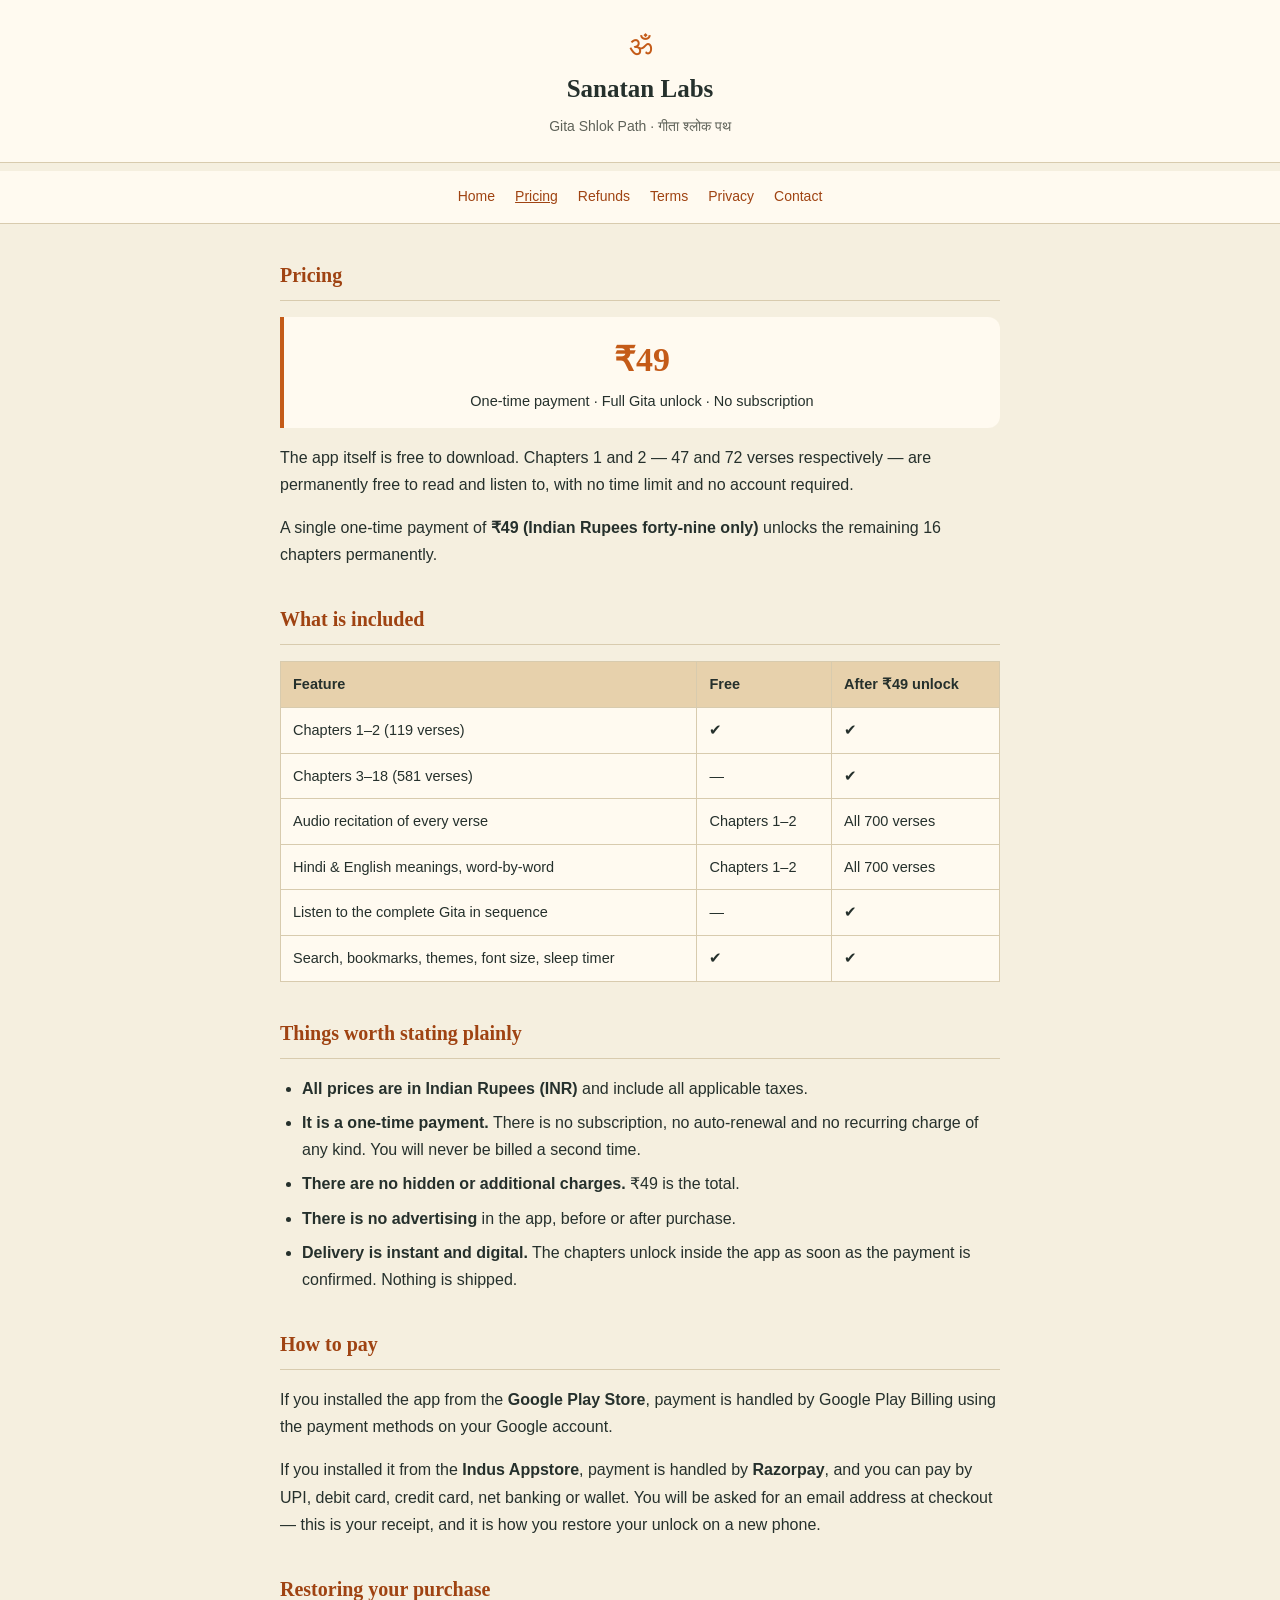
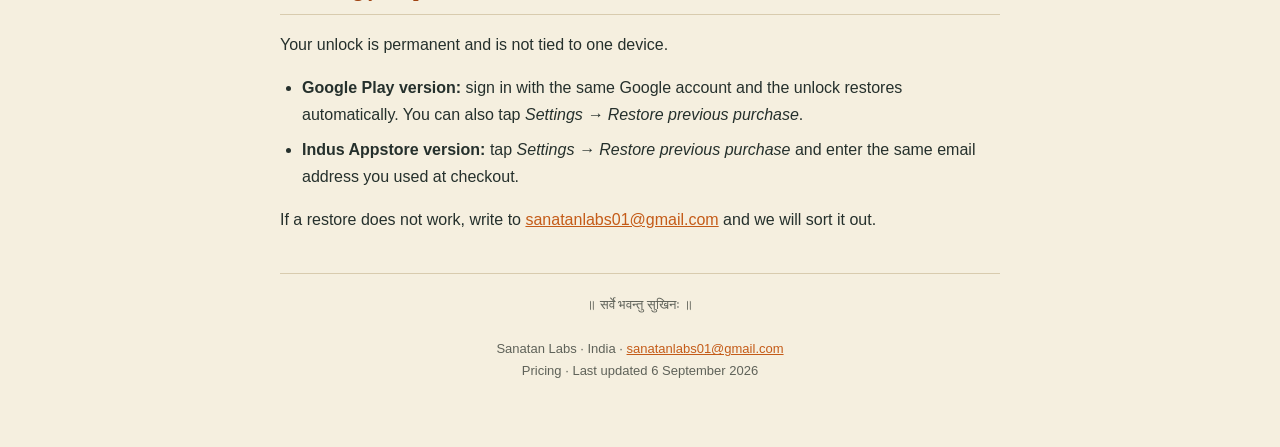
==== pricing.html @ 079f9c11 "Add files via upload" ====
<!DOCTYPE html>
<html lang="en">
<head>
<meta charset="utf-8">
<meta name="viewport" content="width=device-width, initial-scale=1">
<title>Pricing — Sanatan Labs</title>
<meta name="description" content="Gita Shlok Path pricing — chapters 1-2 free, full Gita unlock for a one-time ₹49. No subscription.">
<link rel="stylesheet" href="style.css">
</head>
<body>
<header>
  <div class="om">ॐ</div>
  <h1>Sanatan Labs</h1>
  <p class="sub">Gita Shlok Path · गीता श्लोक पथ</p>
</header>
<nav><a href="index.html">Home</a><a href="pricing.html" class='active'>Pricing</a><a href="refund.html">Refunds</a><a href="terms.html">Terms</a><a href="privacy.html">Privacy</a><a href="contact.html">Contact</a></nav>
<div class="wrap">

  <h2>Pricing</h2>

  <div class="callout" style="text-align:center">
    <div class="price">₹49</div>
    <div>One-time payment · Full Gita unlock · No subscription</div>
  </div>

  <p>The app itself is free to download. Chapters 1 and 2 — 47 and 72 verses respectively —
  are permanently free to read and listen to, with no time limit and no account required.</p>

  <p>A single one-time payment of <strong>₹49 (Indian Rupees forty-nine only)</strong> unlocks
  the remaining 16 chapters permanently.</p>

  <h2>What is included</h2>
  <table>
    <tr><th>Feature</th><th>Free</th><th>After ₹49 unlock</th></tr>
    <tr><td>Chapters 1–2 (119 verses)</td><td>✔</td><td>✔</td></tr>
    <tr><td>Chapters 3–18 (581 verses)</td><td>—</td><td>✔</td></tr>
    <tr><td>Audio recitation of every verse</td><td>Chapters 1–2</td><td>All 700 verses</td></tr>
    <tr><td>Hindi &amp; English meanings, word-by-word</td><td>Chapters 1–2</td><td>All 700 verses</td></tr>
    <tr><td>Listen to the complete Gita in sequence</td><td>—</td><td>✔</td></tr>
    <tr><td>Search, bookmarks, themes, font size, sleep timer</td><td>✔</td><td>✔</td></tr>
  </table>

  <h2>Things worth stating plainly</h2>
  <ul>
    <li><strong>All prices are in Indian Rupees (INR)</strong> and include all applicable taxes.</li>
    <li><strong>It is a one-time payment.</strong> There is no subscription, no auto-renewal
      and no recurring charge of any kind. You will never be billed a second time.</li>
    <li><strong>There are no hidden or additional charges.</strong> ₹49 is the total.</li>
    <li><strong>There is no advertising</strong> in the app, before or after purchase.</li>
    <li><strong>Delivery is instant and digital.</strong> The chapters unlock inside the app as
      soon as the payment is confirmed. Nothing is shipped.</li>
  </ul>

  <h2>How to pay</h2>
  <p>If you installed the app from the <strong>Google Play Store</strong>, payment is handled
  by Google Play Billing using the payment methods on your Google account.</p>
  <p>If you installed it from the <strong>Indus Appstore</strong>, payment is handled by
  <strong>Razorpay</strong>, and you can pay by UPI, debit card, credit card, net banking or
  wallet. You will be asked for an email address at checkout — this is your receipt, and it is
  how you restore your unlock on a new phone.</p>

  <h2>Restoring your purchase</h2>
  <p>Your unlock is permanent and is not tied to one device.</p>
  <ul>
    <li><strong>Google Play version:</strong> sign in with the same Google account and the
      unlock restores automatically. You can also tap
      <em>Settings → Restore previous purchase</em>.</li>
    <li><strong>Indus Appstore version:</strong> tap <em>Settings → Restore previous purchase</em>
      and enter the same email address you used at checkout.</li>
  </ul>
  <p>If a restore does not work, write to
  <a href="mailto:sanatanlabs01@gmail.com">sanatanlabs01@gmail.com</a> and we will sort it out.</p>

  <footer>
    ॥ सर्वे भवन्तु सुखिनः ॥<br><br>
    Sanatan Labs · India · <a href="mailto:sanatanlabs01@gmail.com">sanatanlabs01@gmail.com</a><br>
    Pricing · Last updated 6 September 2026
  </footer>
</div>
</body>
</html>
---- style.css ----
:root{
  --paper:#FFFAF0; --paper-deep:#F5EFDF; --saffron:#C45B18; --saffron-deep:#9F4312;
  --ink:#25302C; --ink-soft:#5F6259; --line:#D8CBAE; --accent:#E7D1AC;
}
*{box-sizing:border-box}
body{margin:0;padding:0;background:var(--paper-deep);color:var(--ink);
  font-family:-apple-system,BlinkMacSystemFont,"Segoe UI",Roboto,"Noto Sans","Noto Sans Devanagari",Arial,sans-serif;
  line-height:1.7;font-size:16px}
.wrap{max-width:760px;margin:0 auto;padding:0 20px 64px}
header{background:var(--paper);border-bottom:1px solid var(--line);padding:32px 20px 24px;text-align:center;margin-bottom:8px}
header .om{font-size:28px;color:var(--saffron);line-height:1;margin-bottom:8px}
header h1{margin:0 0 4px;font-family:Georgia,"Times New Roman",serif;font-size:25px;font-weight:600}
header .sub{margin:0;color:var(--ink-soft);font-size:14px}
nav{background:var(--paper);border-bottom:1px solid var(--line);padding:10px 16px;text-align:center;margin-bottom:28px}
nav a{display:inline-block;margin:4px 10px;font-size:14px;color:var(--saffron-deep);text-decoration:none;font-weight:500}
nav a:hover,nav a.active{text-decoration:underline}
h2{font-family:Georgia,"Times New Roman",serif;font-size:20px;margin:34px 0 10px;padding-bottom:8px;
  border-bottom:1px solid var(--line);color:var(--saffron-deep)}
h3{font-size:16px;margin:22px 0 6px}
ul{padding-left:22px} li{margin-bottom:7px}
a{color:var(--saffron);word-break:break-word}
.meta,.callout{background:var(--paper);border:1px solid var(--line);border-radius:12px;padding:14px 18px;margin:16px 0;font-size:14.5px}
.callout{border:none;border-left:4px solid var(--saffron);border-radius:0 12px 12px 0}
table{width:100%;border-collapse:collapse;margin:16px 0;font-size:14.5px;background:var(--paper)}
th,td{border:1px solid var(--line);padding:10px 12px;text-align:left;vertical-align:top}
th{background:var(--accent);font-weight:600}
.price{font-size:34px;font-weight:700;color:var(--saffron);font-family:Georgia,serif}
.divider{text-align:center;color:var(--saffron);letter-spacing:8px;margin:44px 0 8px;font-size:14px}
footer{text-align:center;color:var(--ink-soft);font-size:13px;border-top:1px solid var(--line);margin-top:40px;padding-top:20px}
code{background:var(--accent);padding:1px 6px;border-radius:5px;font-size:13.5px}
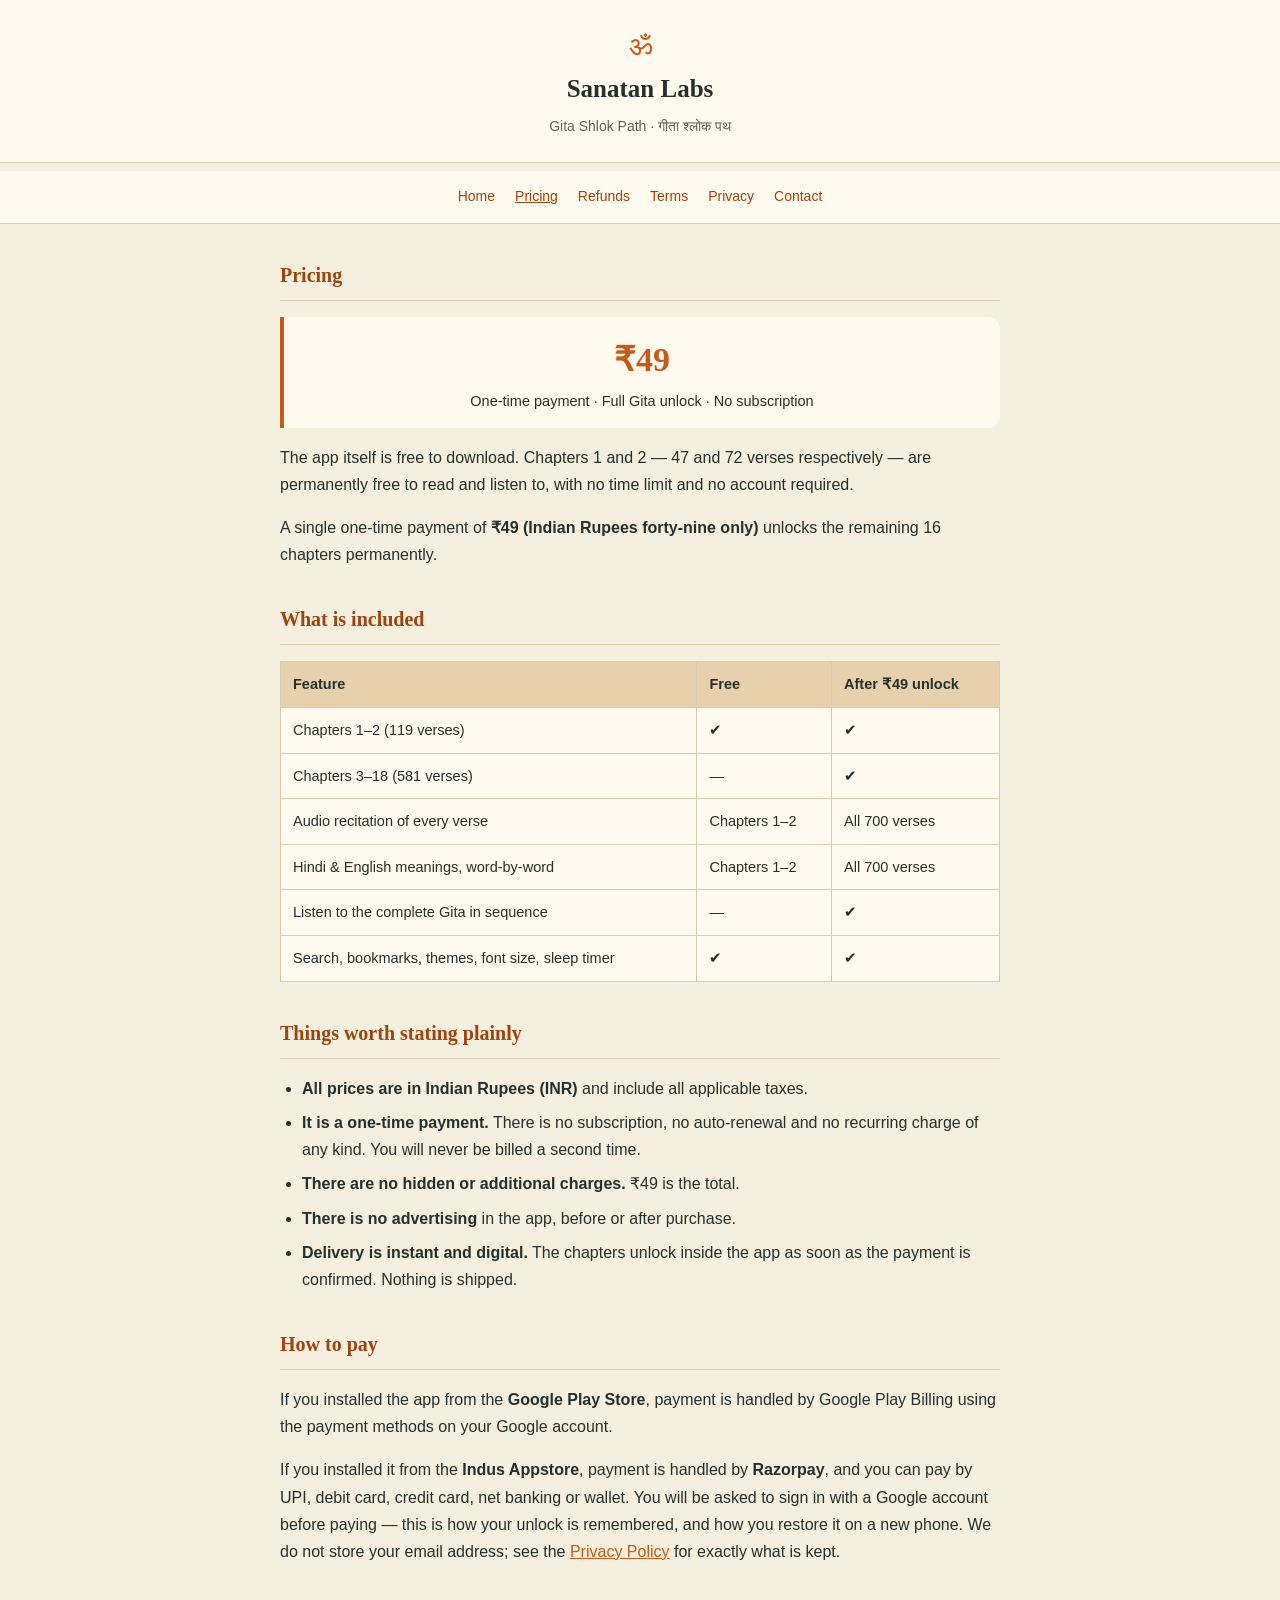
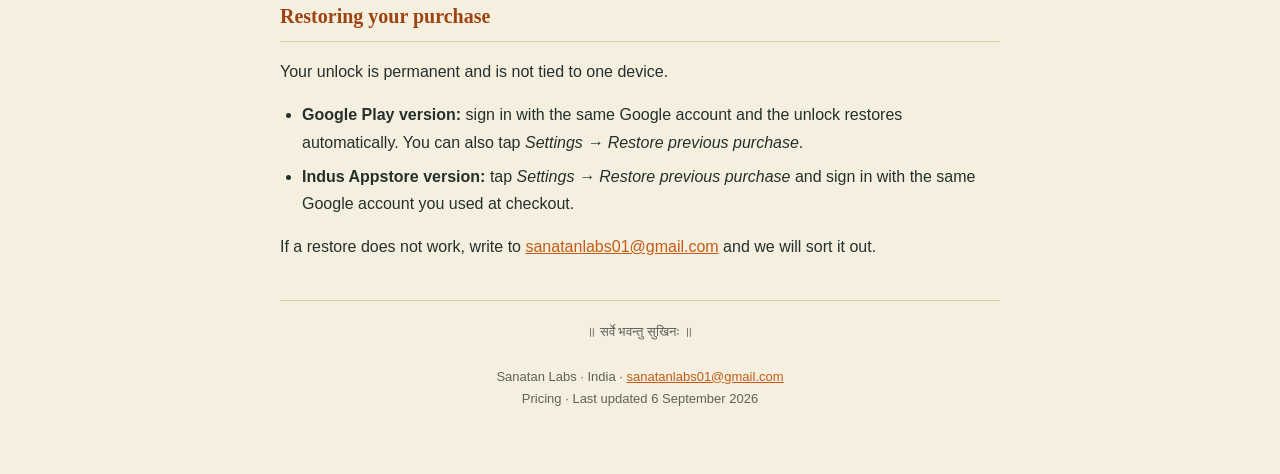
==== commit 6b3cbb5c: "Add files via upload" ====
--- a/pricing.html
+++ b/pricing.html
@@ -56,8 +56,9 @@
   by Google Play Billing using the payment methods on your Google account.</p>
   <p>If you installed it from the <strong>Indus Appstore</strong>, payment is handled by
   <strong>Razorpay</strong>, and you can pay by UPI, debit card, credit card, net banking or
-  wallet. You will be asked for an email address at checkout — this is your receipt, and it is
-  how you restore your unlock on a new phone.</p>
+  wallet. You will be asked to sign in with a Google account before paying — this is how your
+  unlock is remembered, and how you restore it on a new phone. We do not store your email
+  address; see the <a href="privacy.html">Privacy Policy</a> for exactly what is kept.</p>
 
   <h2>Restoring your purchase</h2>
   <p>Your unlock is permanent and is not tied to one device.</p>
@@ -66,7 +67,7 @@
       unlock restores automatically. You can also tap
       <em>Settings → Restore previous purchase</em>.</li>
     <li><strong>Indus Appstore version:</strong> tap <em>Settings → Restore previous purchase</em>
-      and enter the same email address you used at checkout.</li>
+      and sign in with the same Google account you used at checkout.</li>
   </ul>
   <p>If a restore does not work, write to
   <a href="mailto:sanatanlabs01@gmail.com">sanatanlabs01@gmail.com</a> and we will sort it out.</p>
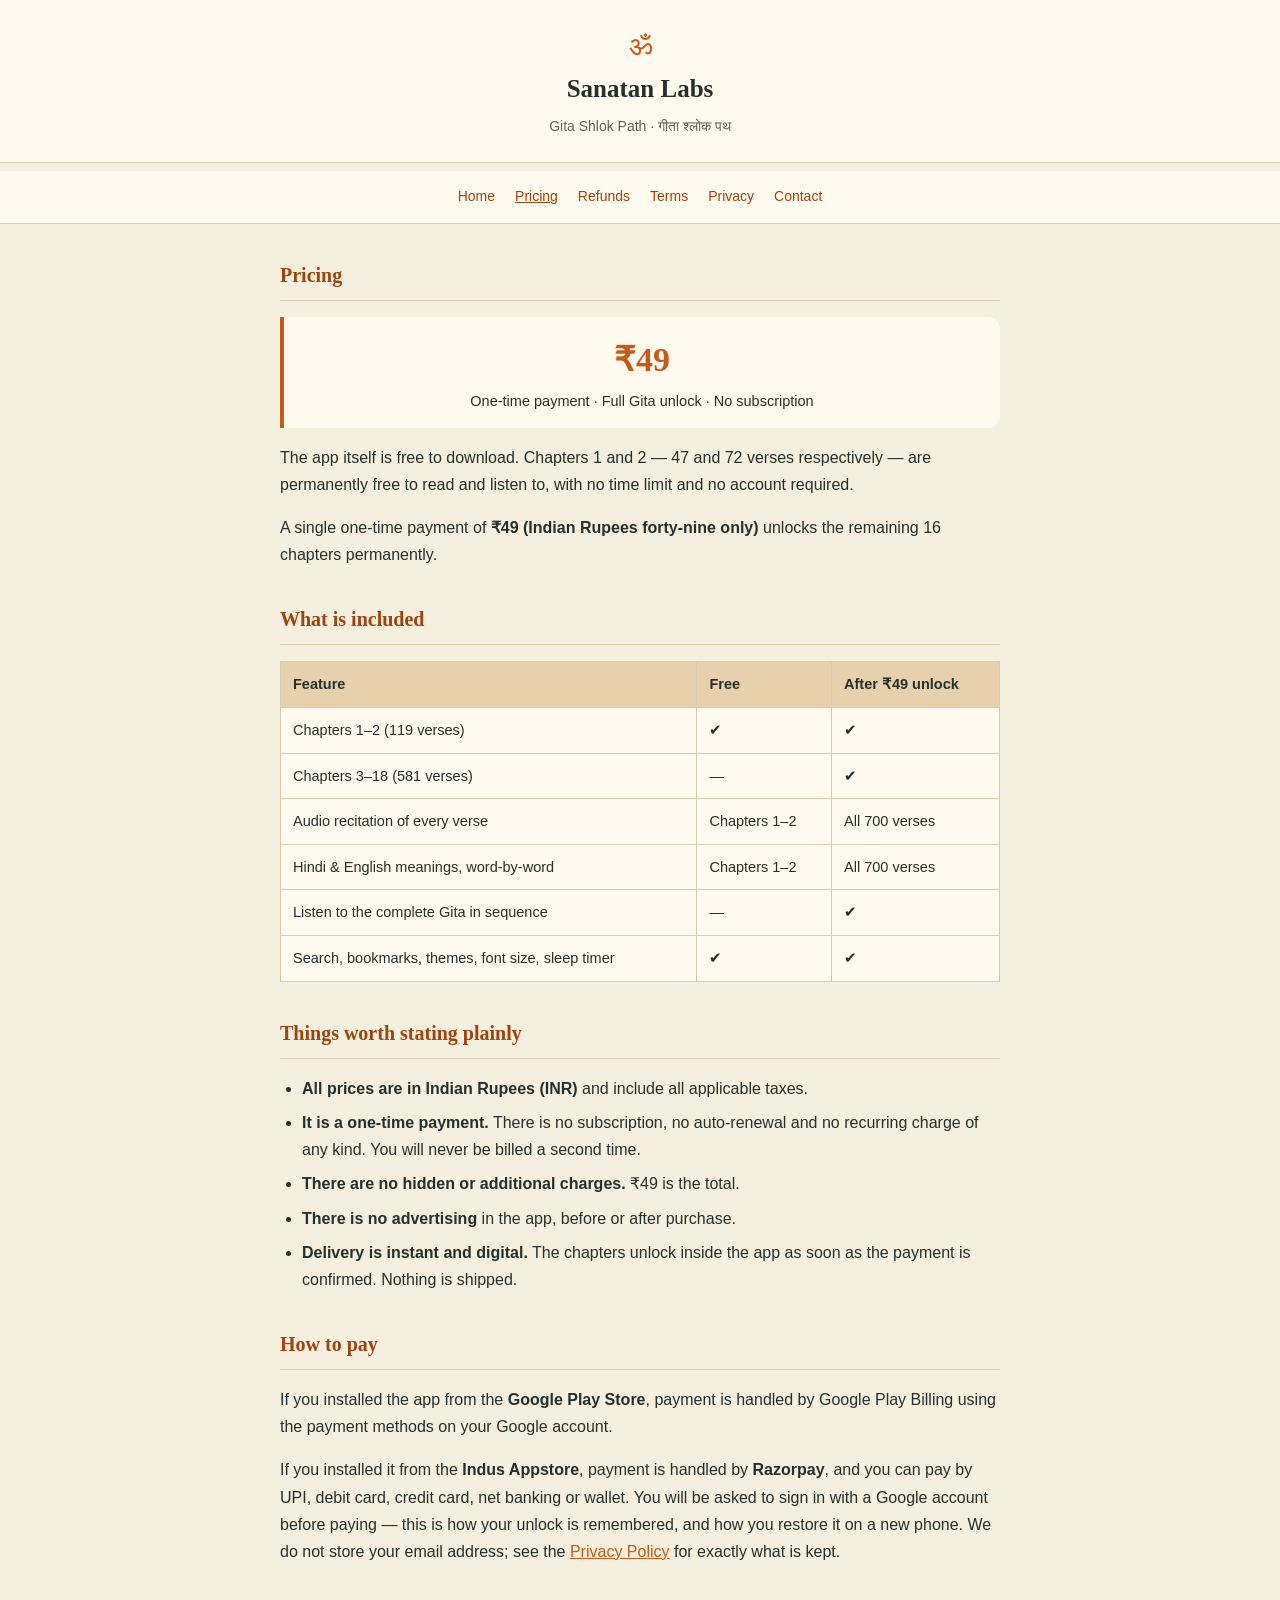
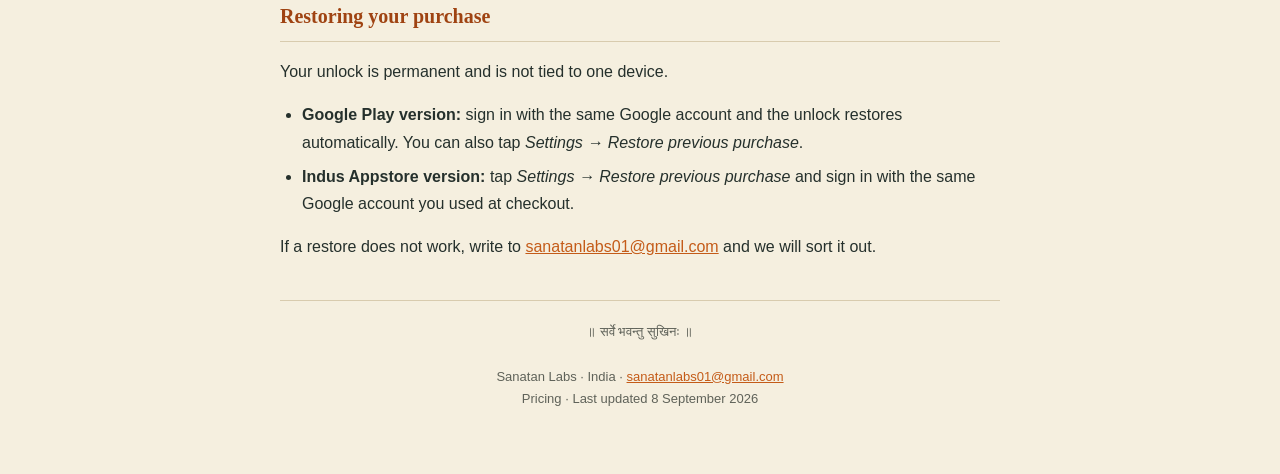
==== commit 48905e0b: "Add files via upload" ====
--- a/pricing.html
+++ b/pricing.html
@@ -75,7 +75,7 @@
   <footer>
     ॥ सर्वे भवन्तु सुखिनः ॥<br><br>
     Sanatan Labs · India · <a href="mailto:sanatanlabs01@gmail.com">sanatanlabs01@gmail.com</a><br>
-    Pricing · Last updated 6 September 2026
+    Pricing · Last updated 8 September 2026
   </footer>
 </div>
 </body>
